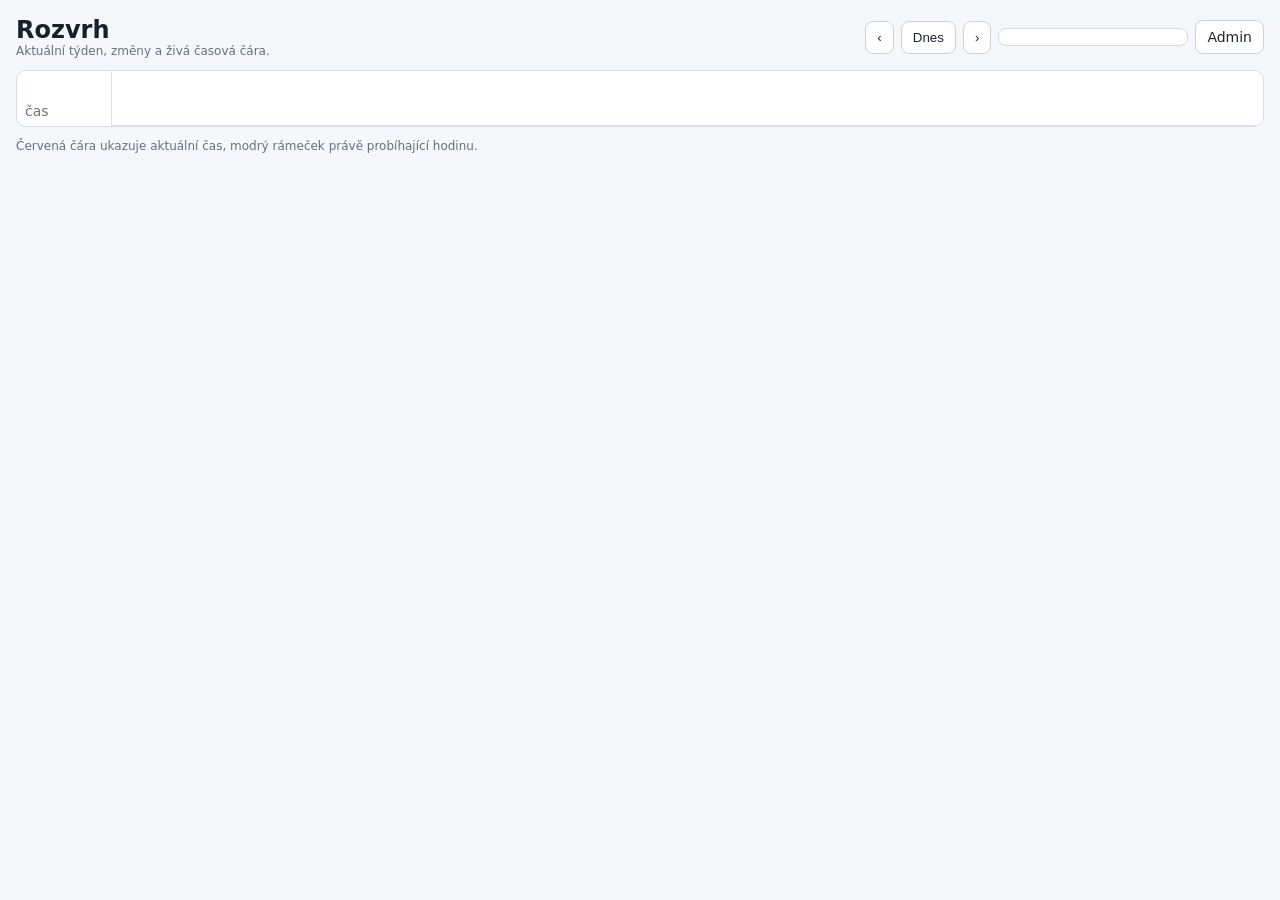
==== index.html @ c54710c1 "Přidat veřejný rozvrh" ====
<!doctype html><html lang="cs"><head><meta charset="utf-8"><meta name="viewport" content="width=device-width,initial-scale=1"><title>Rozvrh</title><link rel="stylesheet" href="style.css"></head><body><div class="app"><div class="top"><div><h1 id="pageTitle">Rozvrh</h1><div class="sub">Aktuální týden, změny a živá časová čára.</div></div><div class="controls"><button class="btn" id="prevWeek">‹</button><button class="btn" id="todayBtn">Dnes</button><button class="btn" id="nextWeek">›</button><span class="week" id="weekLabel"></span><a class="btn" href="admin.html">Admin</a></div></div><div class="notice" id="notice"></div><div class="shell"><div class="sched"><div style="position:relative"><div class="corner">čas</div><div class="head" id="timeHeader"></div></div><div id="days"></div></div></div><p class="hint">Červená čára ukazuje aktuální čas, modrý rámeček právě probíhající hodinu.</p></div><script src="common.js"></script><script>R.load().catch(e=>{let n=document.getElementById('notice');n.className='notice show err';n.textContent='Načtení selhalo: '+e.message})</script></body></html>
---- style.css ----
*{box-sizing:border-box}body{margin:0;background:#f5f7fa;color:#18202a;font:14px system-ui,-apple-system,Segoe UI,Arial}.app{max-width:1600px;margin:auto;padding:16px}.top{display:flex;align-items:center;justify-content:space-between;gap:10px;flex-wrap:wrap;margin-bottom:12px}h1{font-size:24px;margin:0}.sub,.hint{color:#68707c;font-size:12px}.controls{display:flex;gap:7px;align-items:center;flex-wrap:wrap}.btn{border:1px solid #ccd2d9;border-radius:8px;background:#fff;padding:8px 11px;color:#20252b;text-decoration:none;cursor:pointer}.btn.primary{background:#1677ff;border-color:#1677ff;color:#fff}.btn.green{background:#19733b;border-color:#19733b;color:#fff}.btn.red{color:#b42323}.btn:disabled{opacity:.5}.week{min-width:190px;text-align:center;font-weight:650;background:#fff;border:1px solid #d7dce2;padding:8px;border-radius:8px}.notice{display:none;padding:9px 11px;margin:0 0 10px;border-radius:8px;background:#fff4ce;border:1px solid #e9cf75}.notice.show{display:block}.notice.ok{background:#eaf7ee;border-color:#a9d5b4}.notice.err{background:#fff0f0;border-color:#dfa4a4}.adminbox{display:flex;gap:8px;align-items:end;flex-wrap:wrap;background:#fff;border:1px solid #d9dee5;border-radius:10px;padding:10px;margin-bottom:10px}.adminbox input{min-width:300px}.status{color:#68707c;font-size:12px;padding-bottom:8px}.shell{overflow:auto;background:#fff;border:1px solid #d9dee5;border-radius:10px}.sched{min-width:1120px}.head{position:relative;height:55px;margin-left:95px;border-bottom:1px solid #dfe3e8}.corner{position:absolute;width:95px;height:55px;border-right:1px solid #dfe3e8;padding:32px 8px 0;color:#777}.period{position:absolute;top:5px;transform:translateX(-50%);text-align:center;font-size:10px;white-space:nowrap}.period b{display:block;font-size:15px}.row{position:relative;height:100px;border-bottom:1px solid #e3e6ea}.day{position:absolute;left:0;top:0;width:95px;height:100%;z-index:6;background:#fff;border-right:1px solid #dfe3e8;padding:10px}.day b{font-size:17px}.day small{display:block;color:#777}.admin .day{cursor:pointer}.track{position:absolute;left:95px;right:0;top:0;bottom:0;overflow:hidden}.grid{position:absolute;top:0;bottom:0;width:1px;background:#eef0f2}.lesson{position:absolute;top:6px;height:87px;border:1px solid #bbb;border-radius:4px;overflow:hidden;z-index:2}.admin .lesson{cursor:pointer}.lesson .room{position:absolute;right:4px;top:2px;font-size:9px}.lesson .subj{position:absolute;top:30px;left:4px;right:4px;text-align:center;font-size:16px;font-weight:600;white-space:nowrap;overflow:hidden;text-overflow:ellipsis}.lesson .cls{position:absolute;left:4px;bottom:3px;font-size:9px}.lesson .note{position:absolute;left:4px;right:4px;bottom:16px;text-align:center;font-size:9px;color:#555}.lesson.changed:after{content:'ZMĚNA';position:absolute;left:3px;top:2px;font-size:8px;font-weight:700;background:#ffefad;padding:1px 3px}.lesson.cancelled{background:repeating-linear-gradient(-45deg,#f6d2d2,#f6d2d2 7px,#fff0f0 7px,#fff0f0 14px)!important}.lesson.cancelled .subj{text-decoration:line-through}.lesson.now{outline:3px solid #1677ff}.clicker{position:absolute;inset:0;z-index:1}.admin .clicker{cursor:crosshair}.absent .lesson{opacity:.3}.absence{display:none;position:absolute;left:0;right:0;top:30px;height:40px;z-index:8;border:2px solid #c62828;background:#ffededdd;align-items:center;justify-content:center;color:#a61c1c;font-weight:800}.absent .absence{display:flex}.line{display:none;position:absolute;top:0;bottom:0;width:2px;background:#e12626;z-index:10}.line:before{content:attr(data-time);position:absolute;top:2px;left:3px;background:#e12626;color:#fff;padding:1px 4px;border-radius:3px;font-size:9px}.field{display:flex;flex-direction:column;gap:4px}.field label{font-size:11px;font-weight:650}.field input,.field select,.field textarea{border:1px solid #ccd2d9;border-radius:7px;padding:8px}.field textarea{min-height:60px}dialog{border:0;border-radius:12px;padding:0;width:min(510px,calc(100% - 24px));box-shadow:0 20px 60px #0005}dialog::backdrop{background:#1116}.modal{padding:16px}.form{display:grid;grid-template-columns:1fr 1fr;gap:9px}.full{grid-column:1/-1}.actions{display:flex;justify-content:space-between;gap:8px;margin-top:14px}.hidden{display:none!important}@media(max-width:700px){.app{padding:9px}h1{font-size:20px}.form{grid-template-columns:1fr}.full{grid-column:auto}.adminbox input{min-width:100%}}
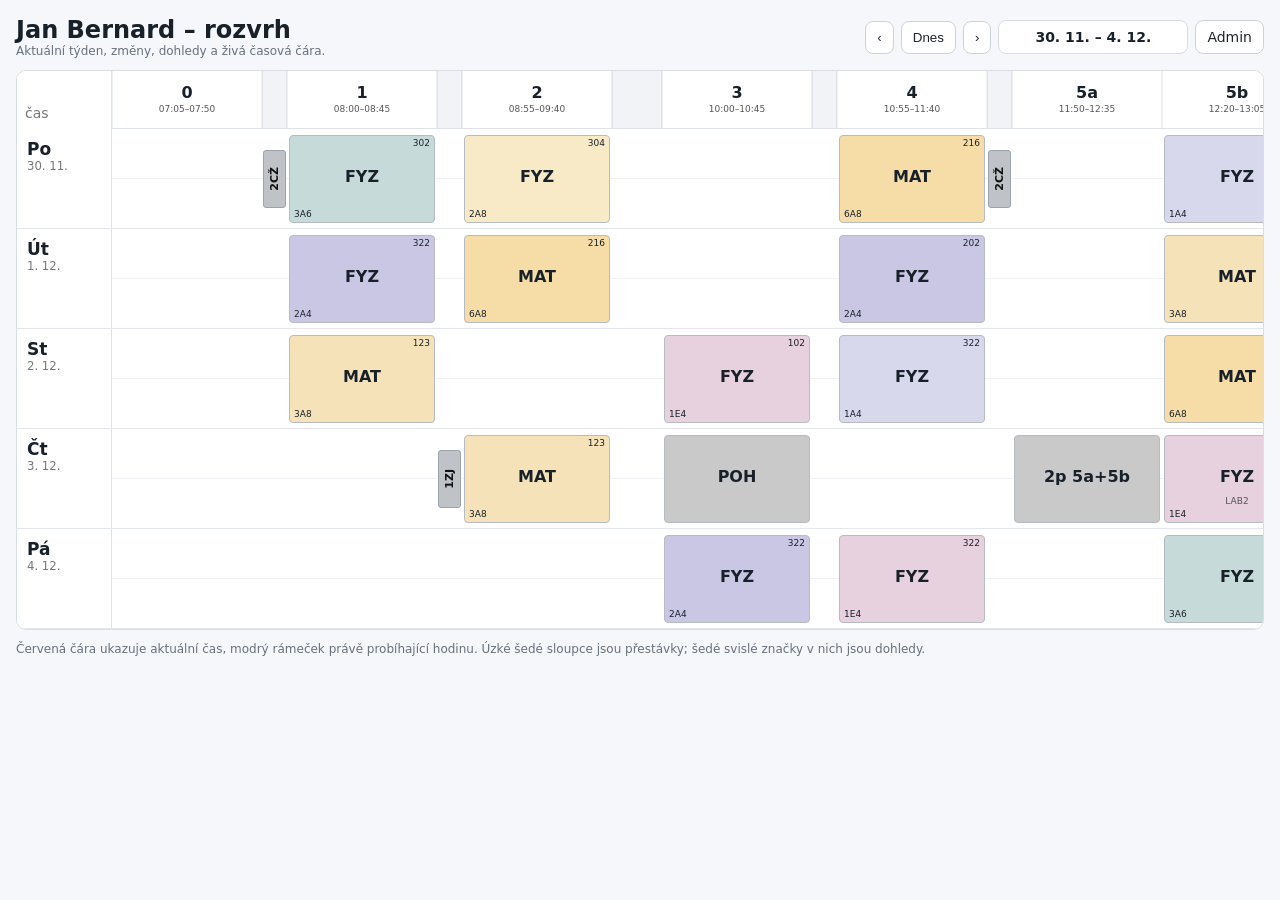
==== commit c86090bd: "Rozvrh: popis přestávek a dohledů" ====
--- a/index.html
+++ b/index.html
@@ -1 +1 @@
-<!doctype html><html lang="cs"><head><meta charset="utf-8"><meta name="viewport" content="width=device-width,initial-scale=1"><title>Rozvrh</title><link rel="stylesheet" href="style.css"></head><body><div class="app"><div class="top"><div><h1 id="pageTitle">Rozvrh</h1><div class="sub">Aktuální týden, změny a živá časová čára.</div></div><div class="controls"><button class="btn" id="prevWeek">‹</button><button class="btn" id="todayBtn">Dnes</button><button class="btn" id="nextWeek">›</button><span class="week" id="weekLabel"></span><a class="btn" href="admin.html">Admin</a></div></div><div class="notice" id="notice"></div><div class="shell"><div class="sched"><div style="position:relative"><div class="corner">čas</div><div class="head" id="timeHeader"></div></div><div id="days"></div></div></div><p class="hint">Červená čára ukazuje aktuální čas, modrý rámeček právě probíhající hodinu.</p></div><script src="common.js"></script><script>R.load().catch(e=>{let n=document.getElementById('notice');n.className='notice show err';n.textContent='Načtení selhalo: '+e.message})</script></body></html>
+<!doctype html><html lang="cs"><head><meta charset="utf-8"><meta name="viewport" content="width=device-width,initial-scale=1"><title>Rozvrh</title><link rel="stylesheet" href="style.css"></head><body><div class="app"><div class="top"><div><h1 id="pageTitle">Rozvrh</h1><div class="sub">Aktuální týden, změny, dohledy a živá časová čára.</div></div><div class="controls"><button class="btn" id="prevWeek">‹</button><button class="btn" id="todayBtn">Dnes</button><button class="btn" id="nextWeek">›</button><span class="week" id="weekLabel"></span><a class="btn" href="admin.html">Admin</a></div></div><div class="notice" id="notice"></div><div class="shell"><div class="sched"><div style="position:relative"><div class="corner">čas</div><div class="head" id="timeHeader"></div></div><div id="days"></div></div></div><p class="hint">Červená čára ukazuje aktuální čas, modrý rámeček právě probíhající hodinu. Úzké šedé sloupce jsou přestávky; šedé svislé značky v nich jsou dohledy.</p></div><script src="common.js"></script><script>R.load().catch(e=>{let n=document.getElementById('notice');n.className='notice show err';n.textContent='Načtení selhalo: '+e.message})</script></body></html>
--- a/style.css
+++ b/style.css
@@ -1 +1 @@
-*{box-sizing:border-box}body{margin:0;background:#f5f7fa;color:#18202a;font:14px system-ui,-apple-system,Segoe UI,Arial}.app{max-width:1600px;margin:auto;padding:16px}.top{display:flex;align-items:center;justify-content:space-between;gap:10px;flex-wrap:wrap;margin-bottom:12px}h1{font-size:24px;margin:0}.sub,.hint{color:#68707c;font-size:12px}.controls{display:flex;gap:7px;align-items:center;flex-wrap:wrap}.btn{border:1px solid #ccd2d9;border-radius:8px;background:#fff;padding:8px 11px;color:#20252b;text-decoration:none;cursor:pointer}.btn.primary{background:#1677ff;border-color:#1677ff;color:#fff}.btn.green{background:#19733b;border-color:#19733b;color:#fff}.btn.red{color:#b42323}.btn:disabled{opacity:.5}.week{min-width:190px;text-align:center;font-weight:650;background:#fff;border:1px solid #d7dce2;padding:8px;border-radius:8px}.notice{display:none;padding:9px 11px;margin:0 0 10px;border-radius:8px;background:#fff4ce;border:1px solid #e9cf75}.notice.show{display:block}.notice.ok{background:#eaf7ee;border-color:#a9d5b4}.notice.err{background:#fff0f0;border-color:#dfa4a4}.adminbox{display:flex;gap:8px;align-items:end;flex-wrap:wrap;background:#fff;border:1px solid #d9dee5;border-radius:10px;padding:10px;margin-bottom:10px}.adminbox input{min-width:300px}.status{color:#68707c;font-size:12px;padding-bottom:8px}.shell{overflow:auto;background:#fff;border:1px solid #d9dee5;border-radius:10px}.sched{min-width:1120px}.head{position:relative;height:55px;margin-left:95px;border-bottom:1px solid #dfe3e8}.corner{position:absolute;width:95px;height:55px;border-right:1px solid #dfe3e8;padding:32px 8px 0;color:#777}.period{position:absolute;top:5px;transform:translateX(-50%);text-align:center;font-size:10px;white-space:nowrap}.period b{display:block;font-size:15px}.row{position:relative;height:100px;border-bottom:1px solid #e3e6ea}.day{position:absolute;left:0;top:0;width:95px;height:100%;z-index:6;background:#fff;border-right:1px solid #dfe3e8;padding:10px}.day b{font-size:17px}.day small{display:block;color:#777}.admin .day{cursor:pointer}.track{position:absolute;left:95px;right:0;top:0;bottom:0;overflow:hidden}.grid{position:absolute;top:0;bottom:0;width:1px;background:#eef0f2}.lesson{position:absolute;top:6px;height:87px;border:1px solid #bbb;border-radius:4px;overflow:hidden;z-index:2}.admin .lesson{cursor:pointer}.lesson .room{position:absolute;right:4px;top:2px;font-size:9px}.lesson .subj{position:absolute;top:30px;left:4px;right:4px;text-align:center;font-size:16px;font-weight:600;white-space:nowrap;overflow:hidden;text-overflow:ellipsis}.lesson .cls{position:absolute;left:4px;bottom:3px;font-size:9px}.lesson .note{position:absolute;left:4px;right:4px;bottom:16px;text-align:center;font-size:9px;color:#555}.lesson.changed:after{content:'ZMĚNA';position:absolute;left:3px;top:2px;font-size:8px;font-weight:700;background:#ffefad;padding:1px 3px}.lesson.cancelled{background:repeating-linear-gradient(-45deg,#f6d2d2,#f6d2d2 7px,#fff0f0 7px,#fff0f0 14px)!important}.lesson.cancelled .subj{text-decoration:line-through}.lesson.now{outline:3px solid #1677ff}.clicker{position:absolute;inset:0;z-index:1}.admin .clicker{cursor:crosshair}.absent .lesson{opacity:.3}.absence{display:none;position:absolute;left:0;right:0;top:30px;height:40px;z-index:8;border:2px solid #c62828;background:#ffededdd;align-items:center;justify-content:center;color:#a61c1c;font-weight:800}.absent .absence{display:flex}.line{display:none;position:absolute;top:0;bottom:0;width:2px;background:#e12626;z-index:10}.line:before{content:attr(data-time);position:absolute;top:2px;left:3px;background:#e12626;color:#fff;padding:1px 4px;border-radius:3px;font-size:9px}.field{display:flex;flex-direction:column;gap:4px}.field label{font-size:11px;font-weight:650}.field input,.field select,.field textarea{border:1px solid #ccd2d9;border-radius:7px;padding:8px}.field textarea{min-height:60px}dialog{border:0;border-radius:12px;padding:0;width:min(510px,calc(100% - 24px));box-shadow:0 20px 60px #0005}dialog::backdrop{background:#1116}.modal{padding:16px}.form{display:grid;grid-template-columns:1fr 1fr;gap:9px}.full{grid-column:1/-1}.actions{display:flex;justify-content:space-between;gap:8px;margin-top:14px}.hidden{display:none!important}@media(max-width:700px){.app{padding:9px}h1{font-size:20px}.form{grid-template-columns:1fr}.full{grid-column:auto}.adminbox input{min-width:100%}}
+*{box-sizing:border-box}body{margin:0;background:#f5f7fa;color:#18202a;font:14px system-ui,-apple-system,Segoe UI,Arial}.app{max-width:1700px;margin:auto;padding:16px}.top{display:flex;align-items:center;justify-content:space-between;gap:10px;flex-wrap:wrap;margin-bottom:12px}h1{font-size:24px;margin:0}.sub,.hint{color:#68707c;font-size:12px}.controls{display:flex;gap:7px;align-items:center;flex-wrap:wrap}.btn{border:1px solid #ccd2d9;border-radius:8px;background:#fff;padding:8px 11px;color:#20252b;text-decoration:none;cursor:pointer}.btn.primary{background:#1677ff;border-color:#1677ff;color:#fff}.btn.green{background:#19733b;border-color:#19733b;color:#fff}.btn.red{color:#b42323}.btn:disabled{opacity:.5}.week{min-width:190px;text-align:center;font-weight:650;background:#fff;border:1px solid #d7dce2;padding:8px;border-radius:8px}.notice{display:none;padding:9px 11px;margin:0 0 10px;border-radius:8px;background:#fff4ce;border:1px solid #e9cf75}.notice.show{display:block}.notice.ok{background:#eaf7ee;border-color:#a9d5b4}.notice.err{background:#fff0f0;border-color:#dfa4a4}.adminbox{display:flex;gap:8px;align-items:end;flex-wrap:wrap;background:#fff;border:1px solid #d9dee5;border-radius:10px;padding:10px;margin-bottom:10px}.adminbox input{min-width:300px}.status{color:#68707c;font-size:12px;padding-bottom:8px}.shell{overflow:auto;background:#fff;border:1px solid #d9dee5;border-radius:10px}.sched{min-width:1500px}.head{display:grid;position:relative;height:58px;margin-left:95px;border-bottom:1px solid #dfe3e8;background:#fff}.corner{position:absolute;width:95px;height:58px;border-right:1px solid #dfe3e8;padding:34px 8px 0;color:#777;z-index:5;background:#fff}.periodCell{display:flex;flex-direction:column;align-items:center;justify-content:center;border-left:1px solid #edf0f3;border-right:1px solid #edf0f3;white-space:nowrap}.periodCell b{font-size:16px;line-height:1.05}.periodCell small{font-size:9px;color:#555;margin-top:2px}.breakCell{background:#f1f3f6;border-left:1px solid #e0e4e9;border-right:1px solid #e0e4e9}.row{position:relative;height:100px;border-bottom:1px solid #e3e6ea;background:#fff}.day{position:absolute;left:0;top:0;width:95px;height:100%;z-index:7;background:#fff;border-right:1px solid #dfe3e8;padding:10px}.day b{font-size:17px}.day small{display:block;color:#777}.admin .day{cursor:pointer}.track{position:absolute;left:95px;right:0;top:0;bottom:0;display:grid;align-items:stretch;overflow:hidden}.track:before{content:"";position:absolute;inset:0;pointer-events:none;background:linear-gradient(to bottom,transparent 0,transparent 49%,rgba(230,233,238,.6) 50%,transparent 51%)}.slotHit{grid-row:1;border:0;padding:0;margin:0;background:transparent;z-index:1;min-width:0}.admin .slotHit{cursor:pointer}.admin .periodHit:hover{background:rgba(22,119,255,.055)}.admin .breakHit{background:rgba(130,138,150,.055)}.admin .breakHit:hover{background:rgba(130,138,150,.16)}.lesson{grid-row:1;position:relative;height:88px;align-self:center;margin:0 2px;border:1px solid #b7bcc3;border-radius:4px;overflow:hidden;z-index:2;min-width:0}.admin .lesson{cursor:pointer}.lesson .room{position:absolute;right:4px;top:2px;font-size:9px}.lesson .etime{position:absolute;left:4px;top:2px;font-size:8px;color:#5f6873}.lesson .subj{position:absolute;top:31px;left:4px;right:4px;text-align:center;font-size:16px;font-weight:600;white-space:nowrap;overflow:hidden;text-overflow:ellipsis}.lesson .cls{position:absolute;left:4px;bottom:3px;font-size:9px}.lesson .note{position:absolute;left:4px;right:4px;bottom:16px;text-align:center;font-size:9px;color:#555;white-space:nowrap;overflow:hidden;text-overflow:ellipsis}.lesson.changed:after,.duty.changed:after{content:'ZMĚNA';position:absolute;left:3px;top:2px;font-size:8px;font-weight:700;background:#ffefad;padding:1px 3px;border-radius:2px}.lesson.cancelled{background:repeating-linear-gradient(-45deg,#f6d2d2,#f6d2d2 7px,#fff0f0 7px,#fff0f0 14px)!important}.lesson.cancelled .subj{text-decoration:line-through}.lesson.now{outline:3px solid #1677ff;outline-offset:-1px}.duty{grid-row:1;position:relative;z-index:4;align-self:center;height:58px;margin:0 1px;border:1px solid #9da3aa;border-radius:3px;background:#bfc2c6;color:#111;display:flex;align-items:center;justify-content:center;overflow:hidden;cursor:default}.admin .duty{cursor:pointer}.duty span{writing-mode:vertical-rl;transform:rotate(180deg);font-size:11px;font-weight:650;white-space:nowrap}.duty.cancelled{opacity:.45;text-decoration:line-through}.duty.now{outline:3px solid #1677ff;outline-offset:-1px}.absence{display:none;position:absolute;left:0;right:0;top:30px;height:40px;z-index:12;border:2px solid #c62828;background:#ffededee;align-items:center;justify-content:center;color:#a61c1c;font-weight:800}.absent .lesson,.absent .duty{opacity:.25}.absent .absence{display:flex}.line{display:none;grid-row:1;position:relative;z-index:15;pointer-events:none;width:100%;height:100%}.line:after{content:"";position:absolute;left:calc(var(--frac,0)*100%);top:0;bottom:0;width:2px;background:#e12626;box-shadow:0 0 0 1px #fff8}.line:before{content:attr(data-time);position:absolute;left:calc(var(--frac,0)*100% + 3px);top:2px;background:#e12626;color:#fff;padding:1px 4px;border-radius:3px;font-size:9px;white-space:nowrap}.field{display:flex;flex-direction:column;gap:4px}.field label{font-size:11px;font-weight:650}.field input,.field select,.field textarea{border:1px solid #ccd2d9;border-radius:7px;padding:8px}.field textarea{min-height:60px}dialog{border:0;border-radius:12px;padding:0;width:min(510px,calc(100% - 24px));box-shadow:0 20px 60px #0005}dialog::backdrop{background:#1116}.modal{padding:16px}.form{display:grid;grid-template-columns:1fr 1fr;gap:9px}.full{grid-column:1/-1}.actions{display:flex;justify-content:space-between;gap:8px;margin-top:14px}.hidden{display:none!important}@media(max-width:700px){.app{padding:9px}h1{font-size:20px}.form{grid-template-columns:1fr}.full{grid-column:auto}.adminbox input{min-width:100%}.week{min-width:150px}.lesson .subj{font-size:14px}}
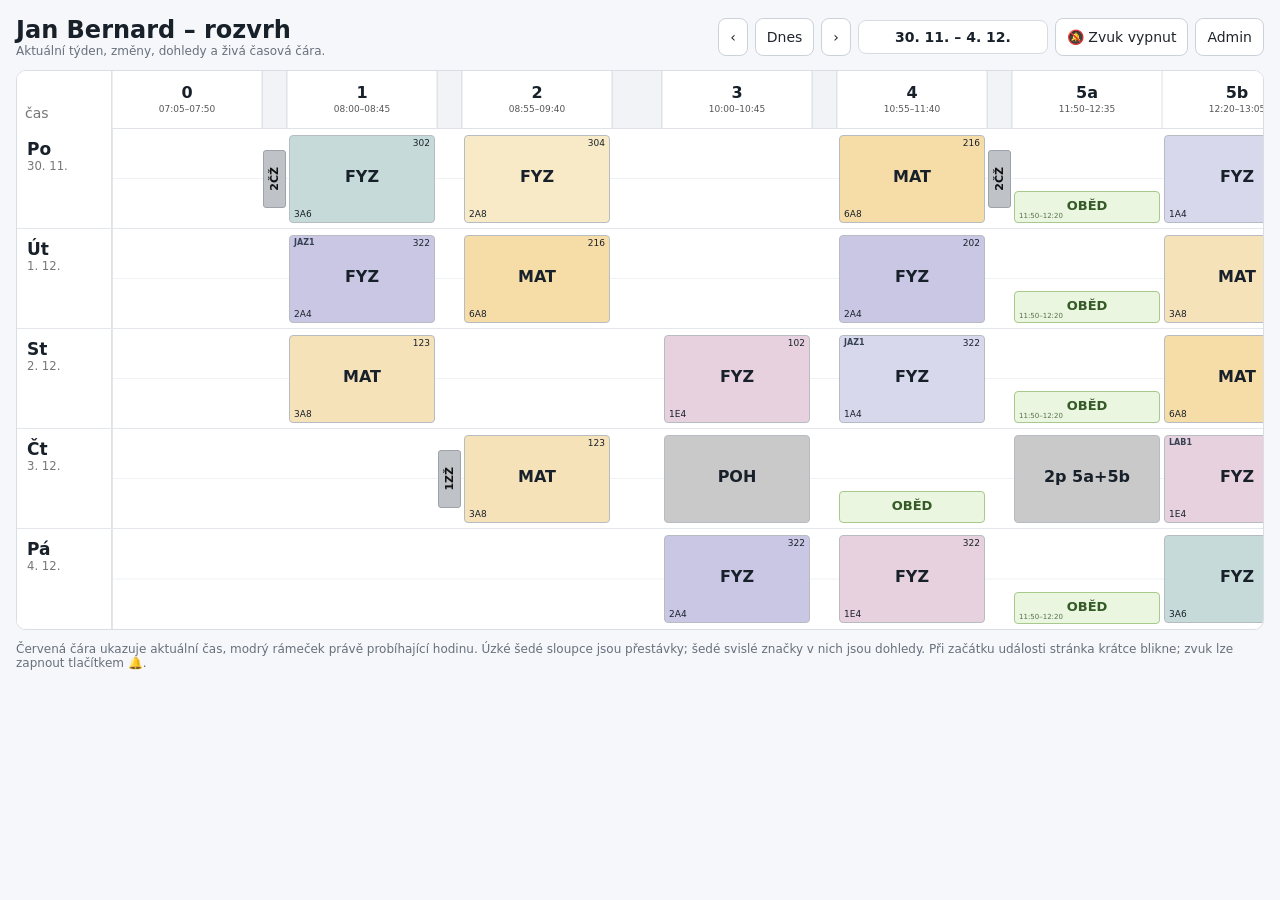
==== commit 5e7f0c95: "Rozvrh: ovládání zvuku upozornění" ====
--- a/index.html
+++ b/index.html
@@ -1 +1 @@
-<!doctype html><html lang="cs"><head><meta charset="utf-8"><meta name="viewport" content="width=device-width,initial-scale=1"><title>Rozvrh</title><link rel="stylesheet" href="style.css"></head><body><div class="app"><div class="top"><div><h1 id="pageTitle">Rozvrh</h1><div class="sub">Aktuální týden, změny, dohledy a živá časová čára.</div></div><div class="controls"><button class="btn" id="prevWeek">‹</button><button class="btn" id="todayBtn">Dnes</button><button class="btn" id="nextWeek">›</button><span class="week" id="weekLabel"></span><a class="btn" href="admin.html">Admin</a></div></div><div class="notice" id="notice"></div><div class="shell"><div class="sched"><div style="position:relative"><div class="corner">čas</div><div class="head" id="timeHeader"></div></div><div id="days"></div></div></div><p class="hint">Červená čára ukazuje aktuální čas, modrý rámeček právě probíhající hodinu. Úzké šedé sloupce jsou přestávky; šedé svislé značky v nich jsou dohledy.</p></div><script src="common.js"></script><script>R.load().catch(e=>{let n=document.getElementById('notice');n.className='notice show err';n.textContent='Načtení selhalo: '+e.message})</script></body></html>
+<!doctype html><html lang="cs"><head><meta charset="utf-8"><meta name="viewport" content="width=device-width,initial-scale=1"><title>Rozvrh</title><link rel="stylesheet" href="style.css"></head><body><div class="app"><div class="top"><div><h1 id="pageTitle">Rozvrh</h1><div class="sub">Aktuální týden, změny, dohledy a živá časová čára.</div></div><div class="controls"><button class="btn" id="prevWeek">‹</button><button class="btn" id="todayBtn">Dnes</button><button class="btn" id="nextWeek">›</button><span class="week" id="weekLabel"></span><button class="btn alertToggle" id="alertToggle" type="button">🔕 Zvuk</button><a class="btn" href="admin.html">Admin</a></div></div><div class="notice" id="notice"></div><div class="shell"><div class="sched"><div style="position:relative"><div class="corner">čas</div><div class="head" id="timeHeader"></div></div><div id="days"></div></div></div><p class="hint">Červená čára ukazuje aktuální čas, modrý rámeček právě probíhající hodinu. Úzké šedé sloupce jsou přestávky; šedé svislé značky v nich jsou dohledy. Při začátku události stránka krátce blikne; zvuk lze zapnout tlačítkem 🔔.</p></div><script src="common.js"></script><script>R.load().catch(e=>{let n=document.getElementById('notice');n.className='notice show err';n.textContent='Načtení selhalo: '+e.message})</script></body></html>
--- a/style.css
+++ b/style.css
@@ -1 +1,83 @@
-*{box-sizing:border-box}body{margin:0;background:#f5f7fa;color:#18202a;font:14px system-ui,-apple-system,Segoe UI,Arial}.app{max-width:1700px;margin:auto;padding:16px}.top{display:flex;align-items:center;justify-content:space-between;gap:10px;flex-wrap:wrap;margin-bottom:12px}h1{font-size:24px;margin:0}.sub,.hint{color:#68707c;font-size:12px}.controls{display:flex;gap:7px;align-items:center;flex-wrap:wrap}.btn{border:1px solid #ccd2d9;border-radius:8px;background:#fff;padding:8px 11px;color:#20252b;text-decoration:none;cursor:pointer}.btn.primary{background:#1677ff;border-color:#1677ff;color:#fff}.btn.green{background:#19733b;border-color:#19733b;color:#fff}.btn.red{color:#b42323}.btn:disabled{opacity:.5}.week{min-width:190px;text-align:center;font-weight:650;background:#fff;border:1px solid #d7dce2;padding:8px;border-radius:8px}.notice{display:none;padding:9px 11px;margin:0 0 10px;border-radius:8px;background:#fff4ce;border:1px solid #e9cf75}.notice.show{display:block}.notice.ok{background:#eaf7ee;border-color:#a9d5b4}.notice.err{background:#fff0f0;border-color:#dfa4a4}.adminbox{display:flex;gap:8px;align-items:end;flex-wrap:wrap;background:#fff;border:1px solid #d9dee5;border-radius:10px;padding:10px;margin-bottom:10px}.adminbox input{min-width:300px}.status{color:#68707c;font-size:12px;padding-bottom:8px}.shell{overflow:auto;background:#fff;border:1px solid #d9dee5;border-radius:10px}.sched{min-width:1500px}.head{display:grid;position:relative;height:58px;margin-left:95px;border-bottom:1px solid #dfe3e8;background:#fff}.corner{position:absolute;width:95px;height:58px;border-right:1px solid #dfe3e8;padding:34px 8px 0;color:#777;z-index:5;background:#fff}.periodCell{display:flex;flex-direction:column;align-items:center;justify-content:center;border-left:1px solid #edf0f3;border-right:1px solid #edf0f3;white-space:nowrap}.periodCell b{font-size:16px;line-height:1.05}.periodCell small{font-size:9px;color:#555;margin-top:2px}.breakCell{background:#f1f3f6;border-left:1px solid #e0e4e9;border-right:1px solid #e0e4e9}.row{position:relative;height:100px;border-bottom:1px solid #e3e6ea;background:#fff}.day{position:absolute;left:0;top:0;width:95px;height:100%;z-index:7;background:#fff;border-right:1px solid #dfe3e8;padding:10px}.day b{font-size:17px}.day small{display:block;color:#777}.admin .day{cursor:pointer}.track{position:absolute;left:95px;right:0;top:0;bottom:0;display:grid;align-items:stretch;overflow:hidden}.track:before{content:"";position:absolute;inset:0;pointer-events:none;background:linear-gradient(to bottom,transparent 0,transparent 49%,rgba(230,233,238,.6) 50%,transparent 51%)}.slotHit{grid-row:1;border:0;padding:0;margin:0;background:transparent;z-index:1;min-width:0}.admin .slotHit{cursor:pointer}.admin .periodHit:hover{background:rgba(22,119,255,.055)}.admin .breakHit{background:rgba(130,138,150,.055)}.admin .breakHit:hover{background:rgba(130,138,150,.16)}.lesson{grid-row:1;position:relative;height:88px;align-self:center;margin:0 2px;border:1px solid #b7bcc3;border-radius:4px;overflow:hidden;z-index:2;min-width:0}.admin .lesson{cursor:pointer}.lesson .room{position:absolute;right:4px;top:2px;font-size:9px}.lesson .etime{position:absolute;left:4px;top:2px;font-size:8px;color:#5f6873}.lesson .subj{position:absolute;top:31px;left:4px;right:4px;text-align:center;font-size:16px;font-weight:600;white-space:nowrap;overflow:hidden;text-overflow:ellipsis}.lesson .cls{position:absolute;left:4px;bottom:3px;font-size:9px}.lesson .note{position:absolute;left:4px;right:4px;bottom:16px;text-align:center;font-size:9px;color:#555;white-space:nowrap;overflow:hidden;text-overflow:ellipsis}.lesson.changed:after,.duty.changed:after{content:'ZMĚNA';position:absolute;left:3px;top:2px;font-size:8px;font-weight:700;background:#ffefad;padding:1px 3px;border-radius:2px}.lesson.cancelled{background:repeating-linear-gradient(-45deg,#f6d2d2,#f6d2d2 7px,#fff0f0 7px,#fff0f0 14px)!important}.lesson.cancelled .subj{text-decoration:line-through}.lesson.now{outline:3px solid #1677ff;outline-offset:-1px}.duty{grid-row:1;position:relative;z-index:4;align-self:center;height:58px;margin:0 1px;border:1px solid #9da3aa;border-radius:3px;background:#bfc2c6;color:#111;display:flex;align-items:center;justify-content:center;overflow:hidden;cursor:default}.admin .duty{cursor:pointer}.duty span{writing-mode:vertical-rl;transform:rotate(180deg);font-size:11px;font-weight:650;white-space:nowrap}.duty.cancelled{opacity:.45;text-decoration:line-through}.duty.now{outline:3px solid #1677ff;outline-offset:-1px}.absence{display:none;position:absolute;left:0;right:0;top:30px;height:40px;z-index:12;border:2px solid #c62828;background:#ffededee;align-items:center;justify-content:center;color:#a61c1c;font-weight:800}.absent .lesson,.absent .duty{opacity:.25}.absent .absence{display:flex}.line{display:none;grid-row:1;position:relative;z-index:15;pointer-events:none;width:100%;height:100%}.line:after{content:"";position:absolute;left:calc(var(--frac,0)*100%);top:0;bottom:0;width:2px;background:#e12626;box-shadow:0 0 0 1px #fff8}.line:before{content:attr(data-time);position:absolute;left:calc(var(--frac,0)*100% + 3px);top:2px;background:#e12626;color:#fff;padding:1px 4px;border-radius:3px;font-size:9px;white-space:nowrap}.field{display:flex;flex-direction:column;gap:4px}.field label{font-size:11px;font-weight:650}.field input,.field select,.field textarea{border:1px solid #ccd2d9;border-radius:7px;padding:8px}.field textarea{min-height:60px}dialog{border:0;border-radius:12px;padding:0;width:min(510px,calc(100% - 24px));box-shadow:0 20px 60px #0005}dialog::backdrop{background:#1116}.modal{padding:16px}.form{display:grid;grid-template-columns:1fr 1fr;gap:9px}.full{grid-column:1/-1}.actions{display:flex;justify-content:space-between;gap:8px;margin-top:14px}.hidden{display:none!important}@media(max-width:700px){.app{padding:9px}h1{font-size:20px}.form{grid-template-columns:1fr}.full{grid-column:auto}.adminbox input{min-width:100%}.week{min-width:150px}.lesson .subj{font-size:14px}}
+:root{--day-w:95px;--row-h:100px}
+*{box-sizing:border-box}
+html{-webkit-text-size-adjust:100%}
+body{margin:0;background:#f5f7fa;color:#18202a;font:14px system-ui,-apple-system,Segoe UI,Arial;overscroll-behavior-y:none}
+button,input,select,textarea{font:inherit}
+button,a{-webkit-tap-highlight-color:transparent}
+.app{max-width:1700px;margin:auto;padding:16px}
+.top{display:flex;align-items:center;justify-content:space-between;gap:10px;flex-wrap:wrap;margin-bottom:12px}
+h1{font-size:24px;margin:0}
+.sub,.hint{color:#68707c;font-size:12px}
+.controls{display:flex;gap:7px;align-items:center;flex-wrap:wrap}
+.btn{min-height:38px;border:1px solid #ccd2d9;border-radius:8px;background:#fff;padding:8px 11px;color:#20252b;text-decoration:none;cursor:pointer;display:inline-flex;align-items:center;justify-content:center}
+.btn.primary{background:#1677ff;border-color:#1677ff;color:#fff}.btn.green{background:#19733b;border-color:#19733b;color:#fff}.btn.red{color:#b42323}.btn:disabled{opacity:.5}
+.week{min-width:190px;text-align:center;font-weight:650;background:#fff;border:1px solid #d7dce2;padding:8px;border-radius:8px;white-space:nowrap}
+.notice{display:none;padding:9px 11px;margin:0 0 10px;border-radius:8px;background:#fff4ce;border:1px solid #e9cf75}.notice.show{display:block}.notice.ok{background:#eaf7ee;border-color:#a9d5b4}.notice.err{background:#fff0f0;border-color:#dfa4a4}
+.adminbox{display:flex;gap:8px;align-items:end;flex-wrap:wrap;background:#fff;border:1px solid #d9dee5;border-radius:10px;padding:10px;margin-bottom:10px}.adminbox .field{flex:1 1 330px}.adminbox input{width:100%;min-width:300px}.status{color:#68707c;font-size:12px;padding-bottom:8px;flex:1 1 260px}
+.shell{overflow:auto;background:#fff;border:1px solid #d9dee5;border-radius:10px;-webkit-overflow-scrolling:touch;touch-action:pan-x pan-y;overscroll-behavior-x:contain;scrollbar-gutter:stable}
+.sched{min-width:1500px}
+.sched>div:first-child{display:flex;position:relative;background:#fff}
+.corner{position:sticky;left:0;flex:0 0 var(--day-w);width:var(--day-w);height:58px;border-right:1px solid #dfe3e8;padding:34px 8px 0;color:#777;z-index:30;background:#fff}
+.head{display:grid;position:relative;flex:1 0 auto;height:58px;border-bottom:1px solid #dfe3e8;background:#fff;z-index:10}
+.periodCell{display:flex;flex-direction:column;align-items:center;justify-content:center;border-left:1px solid #edf0f3;border-right:1px solid #edf0f3;white-space:nowrap}.periodCell b{font-size:16px;line-height:1.05}.periodCell small{font-size:9px;color:#555;margin-top:2px}
+.breakCell{background:#f1f3f6;border-left:1px solid #e0e4e9;border-right:1px solid #e0e4e9}
+.row{position:relative;height:var(--row-h);border-bottom:1px solid #e3e6ea;background:#fff}.row:last-child{border-bottom:0}.row.today{background:#fbfdff}
+.day{position:sticky;left:0;top:0;width:var(--day-w);height:100%;z-index:25;background:#fff;border-right:1px solid #dfe3e8;padding:10px;box-shadow:1px 0 0 rgba(223,227,232,.9)}.day b{font-size:17px}.day small{display:block;color:#777}.today .day{background:#eef6ff;box-shadow:inset -3px 0 #1677ff,1px 0 0 #dfe3e8}.admin .day{cursor:pointer}
+.track{position:absolute;left:var(--day-w);right:0;top:0;bottom:0;display:grid;align-items:stretch;overflow:hidden}.track:before{content:"";position:absolute;inset:0;pointer-events:none;background:linear-gradient(to bottom,transparent 0,transparent 49%,rgba(230,233,238,.6) 50%,transparent 51%)}
+.slotHit{grid-row:1;border:0;padding:0;margin:0;background:transparent;z-index:1;min-width:0}.admin .slotHit{cursor:pointer}.admin .periodHit:hover{background:rgba(22,119,255,.055)}.admin .breakHit{background:rgba(130,138,150,.055)}.admin .breakHit:hover{background:rgba(130,138,150,.16)}
+.lesson{grid-row:1;position:relative;height:88px;align-self:center;margin:0 2px;border:1px solid #b7bcc3;border-radius:4px;overflow:hidden;z-index:2;min-width:0;user-select:none}.admin .lesson{cursor:pointer}.lesson .cycleTag{position:absolute;left:4px;top:2px;font-size:8px;font-weight:700;color:#364152}.lesson .room{position:absolute;right:4px;top:2px;font-size:9px}.lesson .testmark{position:absolute;left:50%;top:2px;transform:translateX(-50%);font-size:8px;font-weight:800;line-height:1.25;color:#a61c1c;background:#fff0f0;border:1px solid #e2a0a0;border-radius:4px;padding:1px 4px;letter-spacing:.02em}.lesson .etime{position:absolute;left:4px;top:2px;font-size:8px;color:#5f6873}.lesson .subj{position:absolute;top:31px;left:4px;right:4px;text-align:center;font-size:16px;font-weight:600;white-space:nowrap;overflow:hidden;text-overflow:ellipsis}.lesson .cls{position:absolute;left:4px;bottom:3px;font-size:9px}.lesson .note{position:absolute;left:4px;right:4px;bottom:16px;text-align:center;font-size:9px;color:#555;white-space:nowrap;overflow:hidden;text-overflow:ellipsis}
+.lesson.lunch{height:32px;align-self:end;margin-bottom:5px;z-index:1;background:#eaf6df!important;border-color:#a7c98b}.lesson.lunch .subj{top:6px;font-size:13px;font-weight:700;color:#355b27}.lesson.lunch .etime{top:auto;bottom:2px;left:4px;font-size:7px;color:#55704b}.lesson.lunch .room,.lesson.lunch .cls,.lesson.lunch .note,.lesson.lunch .cycleTag,.lesson.lunch .testmark{display:none}.lesson.changed:after,.duty.changed:after{content:'ZMĚNA';position:absolute;left:3px;top:2px;font-size:8px;font-weight:700;background:#ffefad;padding:1px 3px;border-radius:2px}.lesson.cancelled{background:repeating-linear-gradient(-45deg,#f6d2d2,#f6d2d2 7px,#fff0f0 7px,#fff0f0 14px)!important}.lesson.cancelled .subj{text-decoration:line-through}.lesson.now{outline:3px solid #1677ff;outline-offset:-1px}
+.duty{grid-row:1;position:relative;z-index:4;align-self:center;height:58px;margin:0 1px;border:1px solid #9da3aa;border-radius:3px;background:#bfc2c6;color:#111;display:flex;align-items:center;justify-content:center;overflow:hidden;cursor:default;user-select:none}.admin .duty{cursor:pointer}.duty span{writing-mode:vertical-rl;transform:rotate(180deg);font-size:11px;font-weight:650;white-space:nowrap}.duty.cancelled{opacity:.45;text-decoration:line-through}.duty.now{outline:3px solid #1677ff;outline-offset:-1px}
+.absence{display:none;position:absolute;left:0;right:0;top:30px;height:40px;z-index:12;border:2px solid #c62828;background:#ffededee;align-items:center;justify-content:center;color:#a61c1c;font-weight:800}.absent .lesson,.absent .duty{opacity:.25}.absent .absence{display:flex}
+.line{display:none;grid-row:1;position:relative;z-index:15;pointer-events:none;width:100%;height:100%}.line:after{content:"";position:absolute;left:calc(var(--frac,0)*100%);top:0;bottom:0;width:2px;background:#e12626;box-shadow:0 0 0 1px #fff8}.line:before{content:attr(data-time);position:absolute;left:calc(var(--frac,0)*100% + 3px);top:2px;background:#e12626;color:#fff;padding:1px 4px;border-radius:3px;font-size:9px;white-space:nowrap}
+.field{display:flex;flex-direction:column;gap:4px}.field label{font-size:11px;font-weight:650}.checkline{display:flex;flex-direction:row!important;align-items:center;gap:8px;min-height:38px;padding:7px 9px;border:1px solid #d8dde3;border-radius:8px;background:#fafbfc;cursor:pointer}.checkline input{width:18px;height:18px;min-height:0!important;margin:0}.field input,.field select,.field textarea{border:1px solid #ccd2d9;border-radius:7px;padding:8px;min-height:38px}.field textarea{min-height:70px}
+dialog{border:0;border-radius:12px;padding:0;width:min(510px,calc(100% - 24px));box-shadow:0 20px 60px #0005}dialog::backdrop{background:#1116}.modal{padding:16px}.form{display:grid;grid-template-columns:1fr 1fr;gap:9px}.full{grid-column:1/-1}.actions{display:flex;justify-content:space-between;gap:8px;margin-top:14px}.hidden{display:none!important}
+
+@media(max-width:700px){
+  :root{--day-w:72px;--row-h:86px}
+  body{font-size:13px}
+  .app{padding:8px 7px 12px}
+  .top{align-items:flex-start;margin-bottom:9px;gap:7px}
+  .top>div:first-child{min-width:0}
+  h1{font-size:19px;line-height:1.15}
+  .sub{font-size:11px;line-height:1.3;margin-top:3px}
+  .hint{font-size:11px;line-height:1.35;margin:8px 2px}
+  .controls{width:100%;gap:6px}
+  .btn{min-height:44px;padding:9px 12px;border-radius:10px;touch-action:manipulation}
+  .controls .week{flex:1 1 145px;min-width:135px;min-height:44px;display:flex;align-items:center;justify-content:center;padding:7px 9px}
+  #prevWeek,#nextWeek{width:44px;padding:0;flex:0 0 44px}
+  #todayBtn{flex:0 0 auto}
+  #addSub,#addAbs{flex:1 1 110px}
+  .notice{font-size:12px;margin-bottom:8px}
+  .adminbox{padding:9px;gap:7px;align-items:stretch}
+  .adminbox .field{flex:1 1 100%;width:100%}
+  .adminbox input{min-width:0;width:100%;min-height:44px}
+  .adminbox .btn{flex:1 1 calc(50% - 4px)}
+  .status{flex:1 1 100%;padding:2px 1px 0;font-size:11px;line-height:1.3}
+  .shell{margin-inline:-1px;border-radius:8px;scrollbar-width:thin}
+  .corner{height:52px;padding:30px 7px 0;font-size:10px}
+  .head{height:52px}
+  .periodCell b{font-size:15px}.periodCell small{font-size:8px;margin-top:1px}
+  .day{padding:8px 6px}.day b{font-size:15px}.day small{font-size:10px;margin-top:2px}
+  .lesson{height:74px;margin:0 1px;border-radius:5px}
+  .lesson.lunch{height:30px;margin-bottom:4px}.lesson.lunch .subj{top:5px;font-size:12px}.lesson.lunch .etime{font-size:7px}
+  .lesson .subj{top:25px;font-size:14px}.lesson .cycleTag{font-size:7px}.lesson .room{font-size:8px}.lesson .testmark{font-size:7px;padding:1px 3px}.lesson .etime{font-size:7px}.lesson .cls{font-size:8px}.lesson .note{bottom:14px;font-size:8px}
+  .lesson.changed:after,.duty.changed:after{font-size:7px}
+  .duty{height:54px;min-width:30px}.duty span{font-size:10px}
+  .absence{top:24px;height:38px;font-size:12px;left:2px;right:2px}
+  .line:before{font-size:8px;top:1px}
+  .admin .periodHit:active{background:rgba(22,119,255,.12)}.admin .breakHit:active{background:rgba(130,138,150,.22)}
+  dialog{width:100%;max-width:none;margin:auto 0 0 0;border-radius:16px 16px 0 0;max-height:92dvh;overflow:auto}
+  .modal{padding:16px 14px calc(14px + env(safe-area-inset-bottom))}
+  .modal h2{margin-top:0;font-size:19px}
+  .form{grid-template-columns:1fr;gap:10px}.full{grid-column:auto}
+  .field input,.field select,.field textarea{min-height:44px;font-size:16px}
+  .actions{position:sticky;bottom:0;background:#fff;padding-top:10px;align-items:center}
+  .actions .btn{min-height:44px}
+}
+
+@media(max-width:390px){
+  .controls .week{flex-basis:100%;order:5}
+  .top .controls>a.btn{flex:1 1 auto}
+  .adminbox .btn{flex-basis:100%}
+}
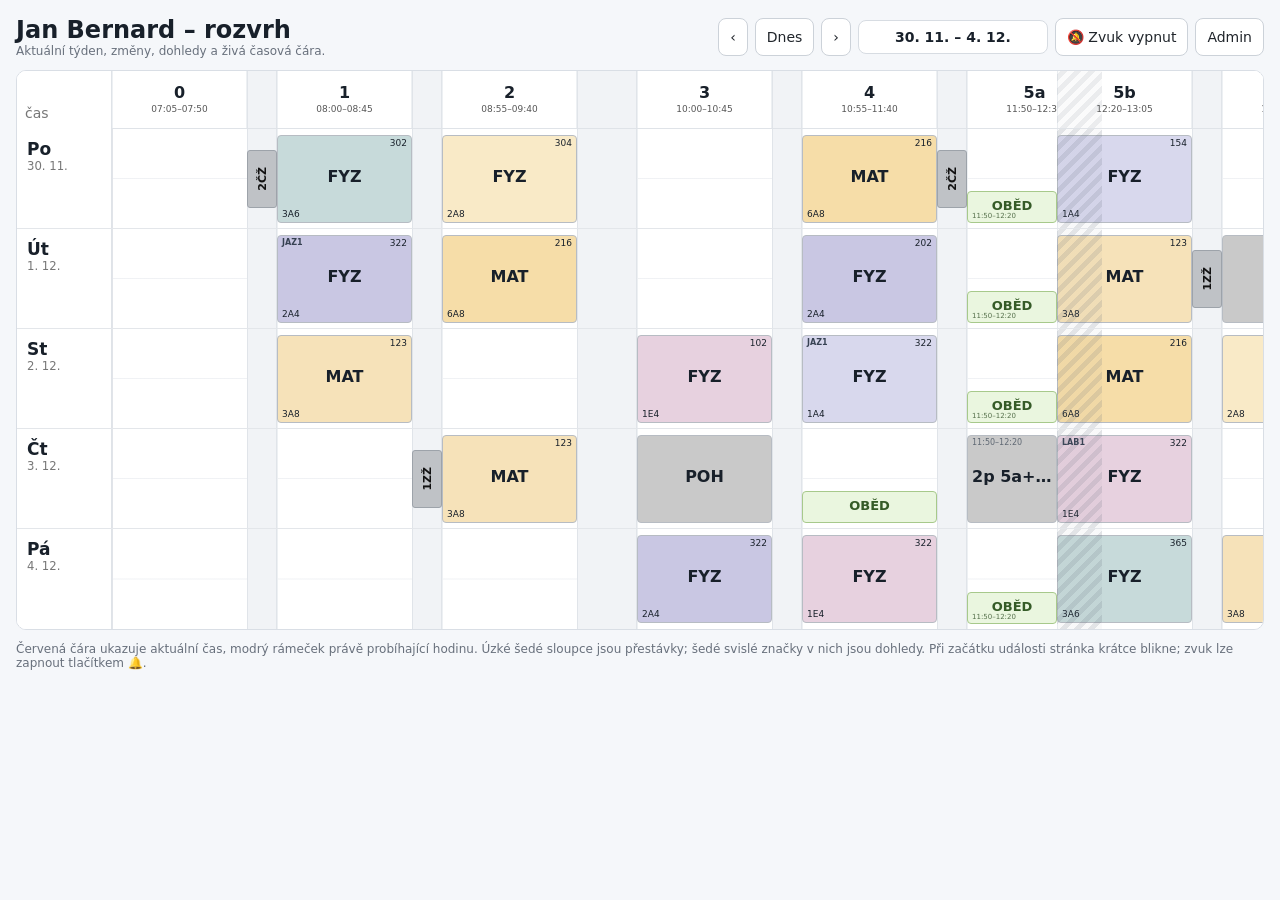
==== commit a7b553d5: "Rozvrh: načíst novou časovou osu bez cache" ====
--- a/index.html
+++ b/index.html
@@ -1 +1 @@
-<!doctype html><html lang="cs"><head><meta charset="utf-8"><meta name="viewport" content="width=device-width,initial-scale=1"><title>Rozvrh</title><link rel="stylesheet" href="style.css"></head><body><div class="app"><div class="top"><div><h1 id="pageTitle">Rozvrh</h1><div class="sub">Aktuální týden, změny, dohledy a živá časová čára.</div></div><div class="controls"><button class="btn" id="prevWeek">‹</button><button class="btn" id="todayBtn">Dnes</button><button class="btn" id="nextWeek">›</button><span class="week" id="weekLabel"></span><button class="btn alertToggle" id="alertToggle" type="button">🔕 Zvuk</button><a class="btn" href="admin.html">Admin</a></div></div><div class="notice" id="notice"></div><div class="shell"><div class="sched"><div style="position:relative"><div class="corner">čas</div><div class="head" id="timeHeader"></div></div><div id="days"></div></div></div><p class="hint">Červená čára ukazuje aktuální čas, modrý rámeček právě probíhající hodinu. Úzké šedé sloupce jsou přestávky; šedé svislé značky v nich jsou dohledy. Při začátku události stránka krátce blikne; zvuk lze zapnout tlačítkem 🔔.</p></div><script src="common.js"></script><script>R.load().catch(e=>{let n=document.getElementById('notice');n.className='notice show err';n.textContent='Načtení selhalo: '+e.message})</script></body></html>
+<!doctype html><html lang="cs"><head><meta charset="utf-8"><meta name="viewport" content="width=device-width,initial-scale=1"><title>Rozvrh</title><link rel="stylesheet" href="style.css?v=20261015-timeaxis2"></head><body><div class="app"><div class="top"><div><h1 id="pageTitle">Rozvrh</h1><div class="sub">Aktuální týden, změny, dohledy a živá časová čára.</div></div><div class="controls"><button class="btn" id="prevWeek">‹</button><button class="btn" id="todayBtn">Dnes</button><button class="btn" id="nextWeek">›</button><span class="week" id="weekLabel"></span><button class="btn alertToggle" id="alertToggle" type="button">🔕 Zvuk</button><a class="btn" href="admin.html">Admin</a></div></div><div class="notice" id="notice"></div><div class="shell"><div class="sched"><div style="position:relative"><div class="corner">čas</div><div class="head" id="timeHeader"></div></div><div id="days"></div></div></div><p class="hint">Červená čára ukazuje aktuální čas, modrý rámeček právě probíhající hodinu. Úzké šedé sloupce jsou přestávky; šedé svislé značky v nich jsou dohledy. Při začátku události stránka krátce blikne; zvuk lze zapnout tlačítkem 🔔.</p></div><script src="common.js?v=20261015-timeaxis2"></script><script>R.load().catch(e=>{let n=document.getElementById('notice');n.className='notice show err';n.textContent='Načtení selhalo: '+e.message})</script></body></html>
--- a/style.css
+++ b/style.css
@@ -81,3 +81,41 @@
   .top .controls>a.btn{flex:1 1 auto}
   .adminbox .btn{flex-basis:100%}
 }
+
+.alertToggle.on{background:#eef8f0;border-color:#9bc5a4;color:#176b35}
+.eventToast{position:fixed;left:50%;top:16px;transform:translate(-50%,-18px);z-index:9999;background:#18202a;color:#fff;border-radius:10px;padding:10px 14px;font-weight:750;box-shadow:0 8px 28px #0004;opacity:0;pointer-events:none;transition:opacity .18s ease,transform .18s ease;white-space:nowrap;max-width:calc(100vw - 24px);overflow:hidden;text-overflow:ellipsis}
+.eventToast.show{opacity:1;transform:translate(-50%,0)}
+@keyframes eventStartFlash{0%,100%{box-shadow:0 0 0 0 rgba(22,119,255,0)}50%{box-shadow:0 0 0 5px rgba(22,119,255,.42)}}
+body.event-start .shell{animation:eventStartFlash .6s ease-in-out 0s 6}
+body.event-start #pageTitle{animation:eventStartText .6s ease-in-out 0s 6}
+@keyframes eventStartText{0%,100%{opacity:1}50%{opacity:.28}}
+@media(max-width:700px){.eventToast{top:8px;font-size:12px;padding:9px 11px}.alertToggle{flex:1 1 auto}}
+
+body.event-start::before{content:"";position:fixed;inset:0;z-index:9998;pointer-events:none;border:8px solid rgba(22,119,255,.9);background:rgba(22,119,255,.08);animation:eventScreenFlash .55s ease-in-out 0s 8}
+@keyframes eventScreenFlash{0%,100%{opacity:0}50%{opacity:1}}
+.alertToggle.waiting{background:#fff8e1;border-color:#d5ad45;color:#795700}
+
+
+/* TRUE_TIME_AXIS_V2: hodiny jsou umístěné podle skutečného času; 5a a 5b se překrývají */
+.head{display:block;position:relative;flex:0 0 auto;overflow:hidden}
+.periodCell,.breakCell{position:absolute;top:0;bottom:0}
+.periodCell{background:#fff}
+.breakCell{background:#f1f3f6}
+.track{display:block;right:auto;overflow:hidden}
+.breakBand{position:absolute;top:0;bottom:0;background:#f1f3f6;border-left:1px solid #e0e4e9;border-right:1px solid #e0e4e9;z-index:0}
+.timeGuide{position:absolute;top:0;bottom:0;width:1px;background:#edf0f3;z-index:0;pointer-events:none}
+.slotHit{position:absolute;top:0;bottom:0;height:100%}
+.lesson{position:absolute;top:6px;margin:0;height:88px;z-index:5}
+.lesson.lunch{top:auto;bottom:5px;margin:0;height:32px}
+.duty{position:absolute;top:21px;margin:0;height:58px;z-index:7}
+.overlapBand{position:absolute;top:0;bottom:0;pointer-events:none;z-index:6;background:repeating-linear-gradient(-45deg,rgba(95,105,120,.04) 0,rgba(95,105,120,.04) 5px,rgba(95,105,120,.18) 5px,rgba(95,105,120,.18) 10px)}
+.overlapHeader{z-index:8;opacity:.7}
+.line{position:absolute;top:0;bottom:0;width:2px;height:100%;z-index:15}
+.line:after{left:0;top:0;bottom:0;width:2px}
+.line:before{left:3px;top:2px}
+.absence{left:0;right:0}
+@media(max-width:700px){
+  .lesson{top:6px;height:74px}
+  .lesson.lunch{top:auto;bottom:4px;height:30px}
+  .duty{top:16px;height:54px}
+}
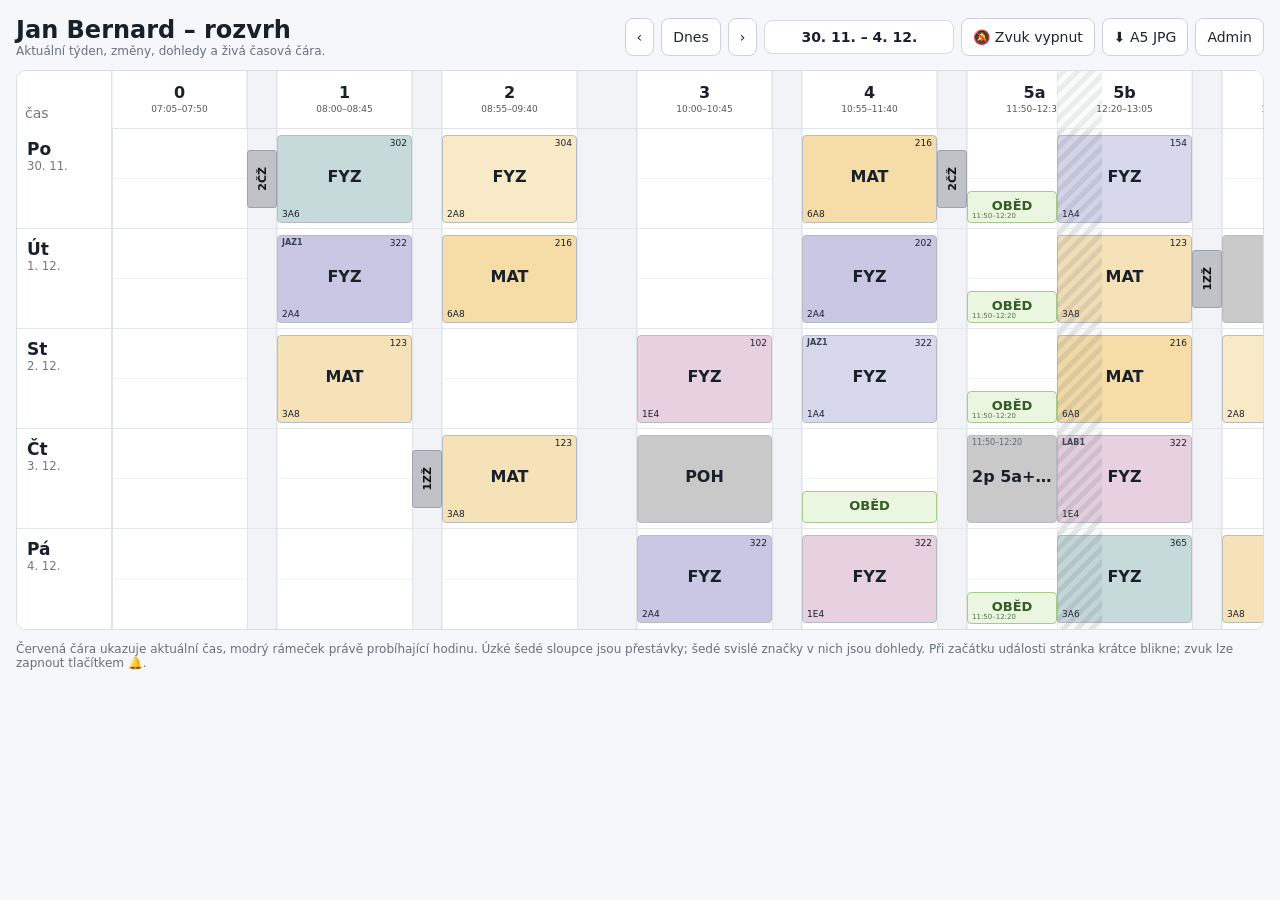
==== commit b53bc76a: "Rozvrh: tlačítko export A5 JPG" ====
--- a/index.html
+++ b/index.html
@@ -1 +1 @@
-<!doctype html><html lang="cs"><head><meta charset="utf-8"><meta name="viewport" content="width=device-width,initial-scale=1"><title>Rozvrh</title><link rel="stylesheet" href="style.css?v=20261015-timeaxis2"></head><body><div class="app"><div class="top"><div><h1 id="pageTitle">Rozvrh</h1><div class="sub">Aktuální týden, změny, dohledy a živá časová čára.</div></div><div class="controls"><button class="btn" id="prevWeek">‹</button><button class="btn" id="todayBtn">Dnes</button><button class="btn" id="nextWeek">›</button><span class="week" id="weekLabel"></span><button class="btn alertToggle" id="alertToggle" type="button">🔕 Zvuk</button><a class="btn" href="admin.html">Admin</a></div></div><div class="notice" id="notice"></div><div class="shell"><div class="sched"><div style="position:relative"><div class="corner">čas</div><div class="head" id="timeHeader"></div></div><div id="days"></div></div></div><p class="hint">Červená čára ukazuje aktuální čas, modrý rámeček právě probíhající hodinu. Úzké šedé sloupce jsou přestávky; šedé svislé značky v nich jsou dohledy. Při začátku události stránka krátce blikne; zvuk lze zapnout tlačítkem 🔔.</p></div><script src="common.js?v=20261015-timeaxis2"></script><script>R.load().catch(e=>{let n=document.getElementById('notice');n.className='notice show err';n.textContent='Načtení selhalo: '+e.message})</script></body></html>
+<!doctype html><html lang="cs"><head><meta charset="utf-8"><meta name="viewport" content="width=device-width,initial-scale=1"><title>Rozvrh</title><link rel="stylesheet" href="style.css?v=20261015-timeaxis2"></head><body><div class="app"><div class="top"><div><h1 id="pageTitle">Rozvrh</h1><div class="sub">Aktuální týden, změny, dohledy a živá časová čára.</div></div><div class="controls"><button class="btn" id="prevWeek">‹</button><button class="btn" id="todayBtn">Dnes</button><button class="btn" id="nextWeek">›</button><span class="week" id="weekLabel"></span><button class="btn alertToggle" id="alertToggle" type="button">🔕 Zvuk</button><button class="btn" id="exportJpg" type="button">⬇ A5 JPG</button><a class="btn" href="admin.html">Admin</a></div></div><div class="notice" id="notice"></div><div class="shell"><div class="sched"><div style="position:relative"><div class="corner">čas</div><div class="head" id="timeHeader"></div></div><div id="days"></div></div></div><p class="hint">Červená čára ukazuje aktuální čas, modrý rámeček právě probíhající hodinu. Úzké šedé sloupce jsou přestávky; šedé svislé značky v nich jsou dohledy. Při začátku události stránka krátce blikne; zvuk lze zapnout tlačítkem 🔔.</p></div><script src="common.js?v=20261015-a5jpg1"></script><script>R.load().catch(e=>{let n=document.getElementById('notice');n.className='notice show err';n.textContent='Načtení selhalo: '+e.message})</script></body></html>
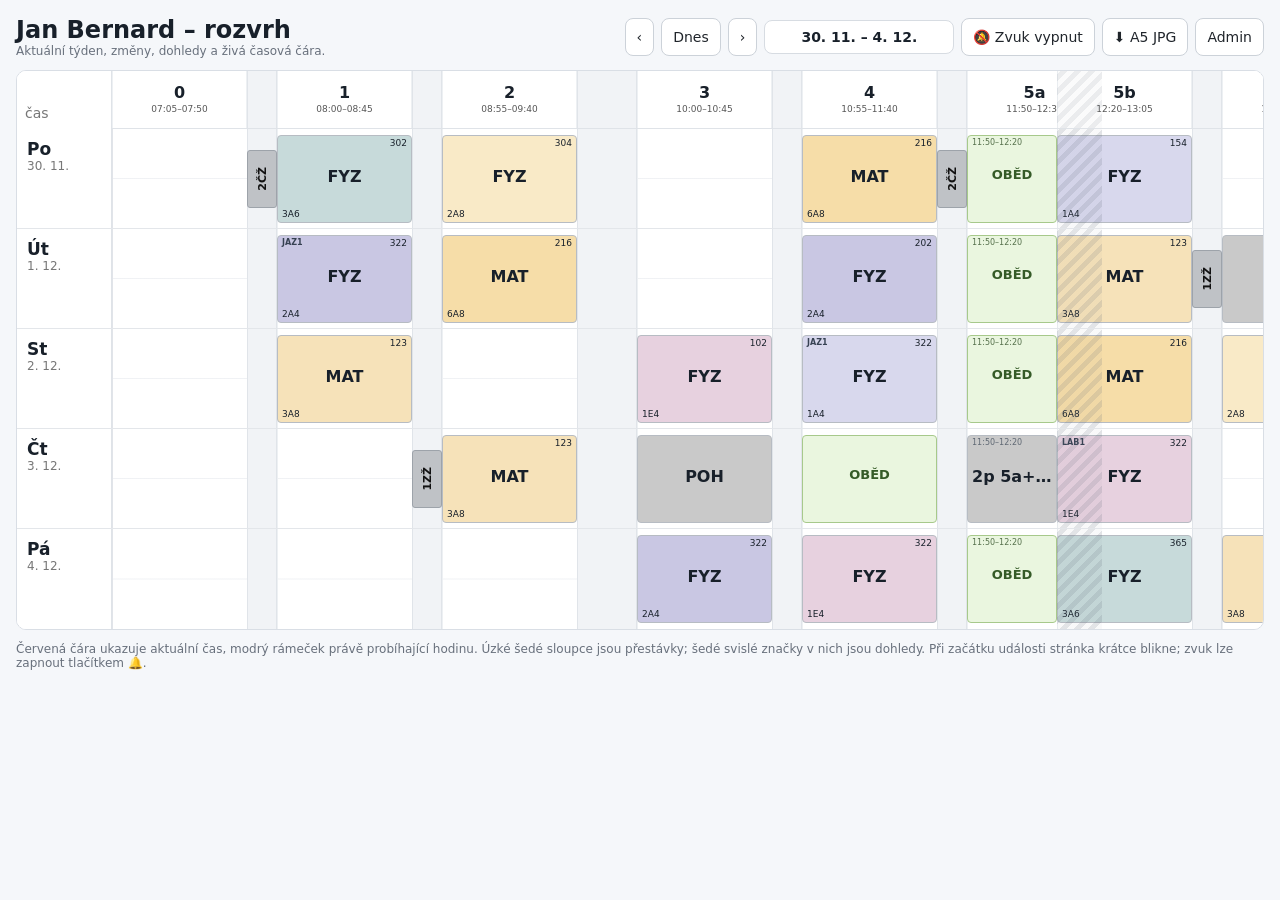
==== commit 2b61673b: "Rozvrh: načíst nové fonty bez cache" ====
--- a/index.html
+++ b/index.html
@@ -1 +1 @@
-<!doctype html><html lang="cs"><head><meta charset="utf-8"><meta name="viewport" content="width=device-width,initial-scale=1"><title>Rozvrh</title><link rel="stylesheet" href="style.css?v=20261015-timeaxis2"></head><body><div class="app"><div class="top"><div><h1 id="pageTitle">Rozvrh</h1><div class="sub">Aktuální týden, změny, dohledy a živá časová čára.</div></div><div class="controls"><button class="btn" id="prevWeek">‹</button><button class="btn" id="todayBtn">Dnes</button><button class="btn" id="nextWeek">›</button><span class="week" id="weekLabel"></span><button class="btn alertToggle" id="alertToggle" type="button">🔕 Zvuk</button><button class="btn" id="exportJpg" type="button">⬇ A5 JPG</button><a class="btn" href="admin.html">Admin</a></div></div><div class="notice" id="notice"></div><div class="shell"><div class="sched"><div style="position:relative"><div class="corner">čas</div><div class="head" id="timeHeader"></div></div><div id="days"></div></div></div><p class="hint">Červená čára ukazuje aktuální čas, modrý rámeček právě probíhající hodinu. Úzké šedé sloupce jsou přestávky; šedé svislé značky v nich jsou dohledy. Při začátku události stránka krátce blikne; zvuk lze zapnout tlačítkem 🔔.</p></div><script src="common.js?v=20261015-a5jpg1"></script><script>R.load().catch(e=>{let n=document.getElementById('notice');n.className='notice show err';n.textContent='Načtení selhalo: '+e.message})</script></body></html>
+<!doctype html><html lang="cs"><head><meta charset="utf-8"><meta name="viewport" content="width=device-width,initial-scale=1"><title>Rozvrh</title><link rel="stylesheet" href="style.css?v=20261015-fonts-lunch1"></head><body><div class="app"><div class="top"><div><h1 id="pageTitle">Rozvrh</h1><div class="sub">Aktuální týden, změny, dohledy a živá časová čára.</div></div><div class="controls"><button class="btn" id="prevWeek">‹</button><button class="btn" id="todayBtn">Dnes</button><button class="btn" id="nextWeek">›</button><span class="week" id="weekLabel"></span><button class="btn alertToggle" id="alertToggle" type="button">🔕 Zvuk</button><button class="btn" id="exportJpg" type="button">⬇ A5 JPG</button><a class="btn" href="admin.html">Admin</a></div></div><div class="notice" id="notice"></div><div class="shell"><div class="sched"><div style="position:relative"><div class="corner">čas</div><div class="head" id="timeHeader"></div></div><div id="days"></div></div></div><p class="hint">Červená čára ukazuje aktuální čas, modrý rámeček právě probíhající hodinu. Úzké šedé sloupce jsou přestávky; šedé svislé značky v nich jsou dohledy. Při začátku události stránka krátce blikne; zvuk lze zapnout tlačítkem 🔔.</p></div><script src="common.js?v=20261015-fonts-lunch1"></script><script>R.load().catch(e=>{let n=document.getElementById('notice');n.className='notice show err';n.textContent='Načtení selhalo: '+e.message})</script></body></html>
--- a/style.css
+++ b/style.css
@@ -1,4 +1,4 @@
-:root{--day-w:95px;--row-h:100px}
+:root{--day-w:95px;--row-h:100px;--fs-subject:16px;--fs-class:9px;--fs-room:9px;--fs-note:9px;--fs-cycle:8px;--fs-test:8px;--fs-etime:8px;--fs-change:8px;--fs-period:16px;--fs-period-time:9px;--fs-day:17px;--fs-date:12px;--fs-duty:11px;--fs-lunch:13px;--fs-absence:14px}
 *{box-sizing:border-box}
 html{-webkit-text-size-adjust:100%}
 body{margin:0;background:#f5f7fa;color:#18202a;font:14px system-ui,-apple-system,Segoe UI,Arial;overscroll-behavior-y:none}
@@ -19,16 +19,16 @@
 .sched>div:first-child{display:flex;position:relative;background:#fff}
 .corner{position:sticky;left:0;flex:0 0 var(--day-w);width:var(--day-w);height:58px;border-right:1px solid #dfe3e8;padding:34px 8px 0;color:#777;z-index:30;background:#fff}
 .head{display:grid;position:relative;flex:1 0 auto;height:58px;border-bottom:1px solid #dfe3e8;background:#fff;z-index:10}
-.periodCell{display:flex;flex-direction:column;align-items:center;justify-content:center;border-left:1px solid #edf0f3;border-right:1px solid #edf0f3;white-space:nowrap}.periodCell b{font-size:16px;line-height:1.05}.periodCell small{font-size:9px;color:#555;margin-top:2px}
+.periodCell{display:flex;flex-direction:column;align-items:center;justify-content:center;border-left:1px solid #edf0f3;border-right:1px solid #edf0f3;white-space:nowrap}.periodCell b{font-size:var(--fs-period);line-height:1.05}.periodCell small{font-size:var(--fs-period-time);color:#555;margin-top:2px}
 .breakCell{background:#f1f3f6;border-left:1px solid #e0e4e9;border-right:1px solid #e0e4e9}
 .row{position:relative;height:var(--row-h);border-bottom:1px solid #e3e6ea;background:#fff}.row:last-child{border-bottom:0}.row.today{background:#fbfdff}
-.day{position:sticky;left:0;top:0;width:var(--day-w);height:100%;z-index:25;background:#fff;border-right:1px solid #dfe3e8;padding:10px;box-shadow:1px 0 0 rgba(223,227,232,.9)}.day b{font-size:17px}.day small{display:block;color:#777}.today .day{background:#eef6ff;box-shadow:inset -3px 0 #1677ff,1px 0 0 #dfe3e8}.admin .day{cursor:pointer}
+.day{position:sticky;left:0;top:0;width:var(--day-w);height:100%;z-index:25;background:#fff;border-right:1px solid #dfe3e8;padding:10px;box-shadow:1px 0 0 rgba(223,227,232,.9)}.day b{font-size:var(--fs-day)}.day small{display:block;color:#777;font-size:var(--fs-date)}.today .day{background:#eef6ff;box-shadow:inset -3px 0 #1677ff,1px 0 0 #dfe3e8}.admin .day{cursor:pointer}
 .track{position:absolute;left:var(--day-w);right:0;top:0;bottom:0;display:grid;align-items:stretch;overflow:hidden}.track:before{content:"";position:absolute;inset:0;pointer-events:none;background:linear-gradient(to bottom,transparent 0,transparent 49%,rgba(230,233,238,.6) 50%,transparent 51%)}
 .slotHit{grid-row:1;border:0;padding:0;margin:0;background:transparent;z-index:1;min-width:0}.admin .slotHit{cursor:pointer}.admin .periodHit:hover{background:rgba(22,119,255,.055)}.admin .breakHit{background:rgba(130,138,150,.055)}.admin .breakHit:hover{background:rgba(130,138,150,.16)}
-.lesson{grid-row:1;position:relative;height:88px;align-self:center;margin:0 2px;border:1px solid #b7bcc3;border-radius:4px;overflow:hidden;z-index:2;min-width:0;user-select:none}.admin .lesson{cursor:pointer}.lesson .cycleTag{position:absolute;left:4px;top:2px;font-size:8px;font-weight:700;color:#364152}.lesson .room{position:absolute;right:4px;top:2px;font-size:9px}.lesson .testmark{position:absolute;left:50%;top:2px;transform:translateX(-50%);font-size:8px;font-weight:800;line-height:1.25;color:#a61c1c;background:#fff0f0;border:1px solid #e2a0a0;border-radius:4px;padding:1px 4px;letter-spacing:.02em}.lesson .etime{position:absolute;left:4px;top:2px;font-size:8px;color:#5f6873}.lesson .subj{position:absolute;top:31px;left:4px;right:4px;text-align:center;font-size:16px;font-weight:600;white-space:nowrap;overflow:hidden;text-overflow:ellipsis}.lesson .cls{position:absolute;left:4px;bottom:3px;font-size:9px}.lesson .note{position:absolute;left:4px;right:4px;bottom:16px;text-align:center;font-size:9px;color:#555;white-space:nowrap;overflow:hidden;text-overflow:ellipsis}
-.lesson.lunch{height:32px;align-self:end;margin-bottom:5px;z-index:1;background:#eaf6df!important;border-color:#a7c98b}.lesson.lunch .subj{top:6px;font-size:13px;font-weight:700;color:#355b27}.lesson.lunch .etime{top:auto;bottom:2px;left:4px;font-size:7px;color:#55704b}.lesson.lunch .room,.lesson.lunch .cls,.lesson.lunch .note,.lesson.lunch .cycleTag,.lesson.lunch .testmark{display:none}.lesson.changed:after,.duty.changed:after{content:'ZMĚNA';position:absolute;left:3px;top:2px;font-size:8px;font-weight:700;background:#ffefad;padding:1px 3px;border-radius:2px}.lesson.cancelled{background:repeating-linear-gradient(-45deg,#f6d2d2,#f6d2d2 7px,#fff0f0 7px,#fff0f0 14px)!important}.lesson.cancelled .subj{text-decoration:line-through}.lesson.now{outline:3px solid #1677ff;outline-offset:-1px}
-.duty{grid-row:1;position:relative;z-index:4;align-self:center;height:58px;margin:0 1px;border:1px solid #9da3aa;border-radius:3px;background:#bfc2c6;color:#111;display:flex;align-items:center;justify-content:center;overflow:hidden;cursor:default;user-select:none}.admin .duty{cursor:pointer}.duty span{writing-mode:vertical-rl;transform:rotate(180deg);font-size:11px;font-weight:650;white-space:nowrap}.duty.cancelled{opacity:.45;text-decoration:line-through}.duty.now{outline:3px solid #1677ff;outline-offset:-1px}
-.absence{display:none;position:absolute;left:0;right:0;top:30px;height:40px;z-index:12;border:2px solid #c62828;background:#ffededee;align-items:center;justify-content:center;color:#a61c1c;font-weight:800}.absent .lesson,.absent .duty{opacity:.25}.absent .absence{display:flex}
+.lesson{grid-row:1;position:relative;height:88px;align-self:center;margin:0 2px;border:1px solid #b7bcc3;border-radius:4px;overflow:hidden;z-index:2;min-width:0;user-select:none}.admin .lesson{cursor:pointer}.lesson .cycleTag{position:absolute;left:4px;top:2px;font-size:var(--fs-cycle);font-weight:700;color:#364152}.lesson .room{position:absolute;right:4px;top:2px;font-size:var(--fs-room)}.lesson .testmark{position:absolute;left:50%;top:2px;transform:translateX(-50%);font-size:var(--fs-test);font-weight:800;line-height:1.25;color:#a61c1c;background:#fff0f0;border:1px solid #e2a0a0;border-radius:4px;padding:1px 4px;letter-spacing:.02em}.lesson .etime{position:absolute;left:4px;top:2px;font-size:var(--fs-etime);color:#5f6873}.lesson .subj{position:absolute;top:31px;left:4px;right:4px;text-align:center;font-size:var(--fs-subject);font-weight:600;white-space:nowrap;overflow:hidden;text-overflow:ellipsis}.lesson .cls{position:absolute;left:4px;bottom:3px;font-size:var(--fs-class)}.lesson .note{position:absolute;left:4px;right:4px;bottom:16px;text-align:center;font-size:var(--fs-note);color:#555;white-space:nowrap;overflow:hidden;text-overflow:ellipsis}
+.lesson.lunch{height:88px;align-self:center;margin:0;z-index:5;background:#eaf6df!important;border-color:#a7c98b}.lesson.lunch .subj{top:31px;font-size:var(--fs-lunch);font-weight:700;color:#355b27}.lesson.lunch .etime{top:2px;bottom:auto;left:4px;font-size:var(--fs-etime);color:#55704b}.lesson.lunch .room,.lesson.lunch .cls,.lesson.lunch .note,.lesson.lunch .cycleTag,.lesson.lunch .testmark{display:none}.lesson.changed:after,.duty.changed:after{content:'ZMĚNA';position:absolute;left:3px;top:2px;font-size:var(--fs-change);font-weight:700;background:#ffefad;padding:1px 3px;border-radius:2px}.lesson.cancelled{background:repeating-linear-gradient(-45deg,#f6d2d2,#f6d2d2 7px,#fff0f0 7px,#fff0f0 14px)!important}.lesson.cancelled .subj{text-decoration:line-through}.lesson.now{outline:3px solid #1677ff;outline-offset:-1px}
+.duty{grid-row:1;position:relative;z-index:4;align-self:center;height:58px;margin:0 1px;border:1px solid #9da3aa;border-radius:3px;background:#bfc2c6;color:#111;display:flex;align-items:center;justify-content:center;overflow:hidden;cursor:default;user-select:none}.admin .duty{cursor:pointer}.duty span{writing-mode:vertical-rl;transform:rotate(180deg);font-size:var(--fs-duty);font-weight:650;white-space:nowrap}.duty.cancelled{opacity:.45;text-decoration:line-through}.duty.now{outline:3px solid #1677ff;outline-offset:-1px}
+.absence{display:none;position:absolute;left:0;right:0;top:30px;height:40px;z-index:12;font-size:var(--fs-absence);border:2px solid #c62828;background:#ffededee;align-items:center;justify-content:center;color:#a61c1c;font-weight:800}.absent .lesson,.absent .duty{opacity:.25}.absent .absence{display:flex}
 .line{display:none;grid-row:1;position:relative;z-index:15;pointer-events:none;width:100%;height:100%}.line:after{content:"";position:absolute;left:calc(var(--frac,0)*100%);top:0;bottom:0;width:2px;background:#e12626;box-shadow:0 0 0 1px #fff8}.line:before{content:attr(data-time);position:absolute;left:calc(var(--frac,0)*100% + 3px);top:2px;background:#e12626;color:#fff;padding:1px 4px;border-radius:3px;font-size:9px;white-space:nowrap}
 .field{display:flex;flex-direction:column;gap:4px}.field label{font-size:11px;font-weight:650}.checkline{display:flex;flex-direction:row!important;align-items:center;gap:8px;min-height:38px;padding:7px 9px;border:1px solid #d8dde3;border-radius:8px;background:#fafbfc;cursor:pointer}.checkline input{width:18px;height:18px;min-height:0!important;margin:0}.field input,.field select,.field textarea{border:1px solid #ccd2d9;border-radius:7px;padding:8px;min-height:38px}.field textarea{min-height:70px}
 dialog{border:0;border-radius:12px;padding:0;width:min(510px,calc(100% - 24px));box-shadow:0 20px 60px #0005}dialog::backdrop{background:#1116}.modal{padding:16px}.form{display:grid;grid-template-columns:1fr 1fr;gap:9px}.full{grid-column:1/-1}.actions{display:flex;justify-content:space-between;gap:8px;margin-top:14px}.hidden{display:none!important}
@@ -57,14 +57,14 @@
   .shell{margin-inline:-1px;border-radius:8px;scrollbar-width:thin}
   .corner{height:52px;padding:30px 7px 0;font-size:10px}
   .head{height:52px}
-  .periodCell b{font-size:15px}.periodCell small{font-size:8px;margin-top:1px}
-  .day{padding:8px 6px}.day b{font-size:15px}.day small{font-size:10px;margin-top:2px}
+  .periodCell b{font-size:calc(var(--fs-period)*.94)}.periodCell small{font-size:calc(var(--fs-period-time)*.89);margin-top:1px}
+  .day{padding:8px 6px}.day b{font-size:calc(var(--fs-day)*.88)}.day small{font-size:calc(var(--fs-date)*.83);margin-top:2px}
   .lesson{height:74px;margin:0 1px;border-radius:5px}
-  .lesson.lunch{height:30px;margin-bottom:4px}.lesson.lunch .subj{top:5px;font-size:12px}.lesson.lunch .etime{font-size:7px}
-  .lesson .subj{top:25px;font-size:14px}.lesson .cycleTag{font-size:7px}.lesson .room{font-size:8px}.lesson .testmark{font-size:7px;padding:1px 3px}.lesson .etime{font-size:7px}.lesson .cls{font-size:8px}.lesson .note{bottom:14px;font-size:8px}
-  .lesson.changed:after,.duty.changed:after{font-size:7px}
-  .duty{height:54px;min-width:30px}.duty span{font-size:10px}
-  .absence{top:24px;height:38px;font-size:12px;left:2px;right:2px}
+  .lesson.lunch{height:74px;margin:0}.lesson.lunch .subj{top:25px;font-size:calc(var(--fs-lunch)*.88)}.lesson.lunch .etime{font-size:calc(var(--fs-etime)*.88)}
+  .lesson .subj{top:25px;font-size:calc(var(--fs-subject)*.88)}.lesson .cycleTag{font-size:calc(var(--fs-cycle)*.88)}.lesson .room{font-size:calc(var(--fs-room)*.89)}.lesson .testmark{font-size:calc(var(--fs-test)*.88);padding:1px 3px}.lesson .etime{font-size:calc(var(--fs-etime)*.88)}.lesson .cls{font-size:calc(var(--fs-class)*.89)}.lesson .note{bottom:14px;font-size:calc(var(--fs-note)*.89)}
+  .lesson.changed:after,.duty.changed:after{font-size:calc(var(--fs-change)*.88)}
+  .duty{height:54px;min-width:30px}.duty span{font-size:calc(var(--fs-duty)*.91)}
+  .absence{top:24px;height:38px;font-size:calc(var(--fs-absence)*.86);left:2px;right:2px}
   .line:before{font-size:8px;top:1px}
   .admin .periodHit:active{background:rgba(22,119,255,.12)}.admin .breakHit:active{background:rgba(130,138,150,.22)}
   dialog{width:100%;max-width:none;margin:auto 0 0 0;border-radius:16px 16px 0 0;max-height:92dvh;overflow:auto}
@@ -106,7 +106,7 @@
 .timeGuide{position:absolute;top:0;bottom:0;width:1px;background:#edf0f3;z-index:0;pointer-events:none}
 .slotHit{position:absolute;top:0;bottom:0;height:100%}
 .lesson{position:absolute;top:6px;margin:0;height:88px;z-index:5}
-.lesson.lunch{top:auto;bottom:5px;margin:0;height:32px}
+.lesson.lunch{top:6px;bottom:auto;margin:0;height:88px}
 .duty{position:absolute;top:21px;margin:0;height:58px;z-index:7}
 .overlapBand{position:absolute;top:0;bottom:0;pointer-events:none;z-index:6;background:repeating-linear-gradient(-45deg,rgba(95,105,120,.04) 0,rgba(95,105,120,.04) 5px,rgba(95,105,120,.18) 5px,rgba(95,105,120,.18) 10px)}
 .overlapHeader{z-index:8;opacity:.7}
@@ -116,6 +116,17 @@
 .absence{left:0;right:0}
 @media(max-width:700px){
   .lesson{top:6px;height:74px}
-  .lesson.lunch{top:auto;bottom:4px;height:30px}
+  .lesson.lunch{top:6px;bottom:auto;height:74px}
   .duty{top:16px;height:54px}
 }
+
+.fontbox{background:#fff;border:1px solid #d9dee5;border-radius:10px;padding:10px 12px;margin-bottom:10px}
+.fontbox summary{cursor:pointer;font-weight:700;user-select:none}
+.fontbox .fonthelp{color:#68707c;font-size:11px;margin:6px 0 10px}
+.fontgrid{display:grid;grid-template-columns:repeat(5,minmax(120px,1fr));gap:8px}
+.fontitem{display:flex;align-items:center;justify-content:space-between;gap:8px;border:1px solid #e1e5ea;border-radius:8px;padding:7px 8px;background:#fafbfc}
+.fontitem label{font-size:11px;font-weight:650}
+.fontitem input{width:62px;min-height:34px;border:1px solid #ccd2d9;border-radius:7px;padding:5px 6px;text-align:center}
+.fontactions{display:flex;justify-content:flex-end;margin-top:9px}
+@media(max-width:900px){.fontgrid{grid-template-columns:repeat(3,minmax(115px,1fr))}}
+@media(max-width:600px){.fontgrid{grid-template-columns:repeat(2,minmax(110px,1fr))}.fontitem input{width:58px}}
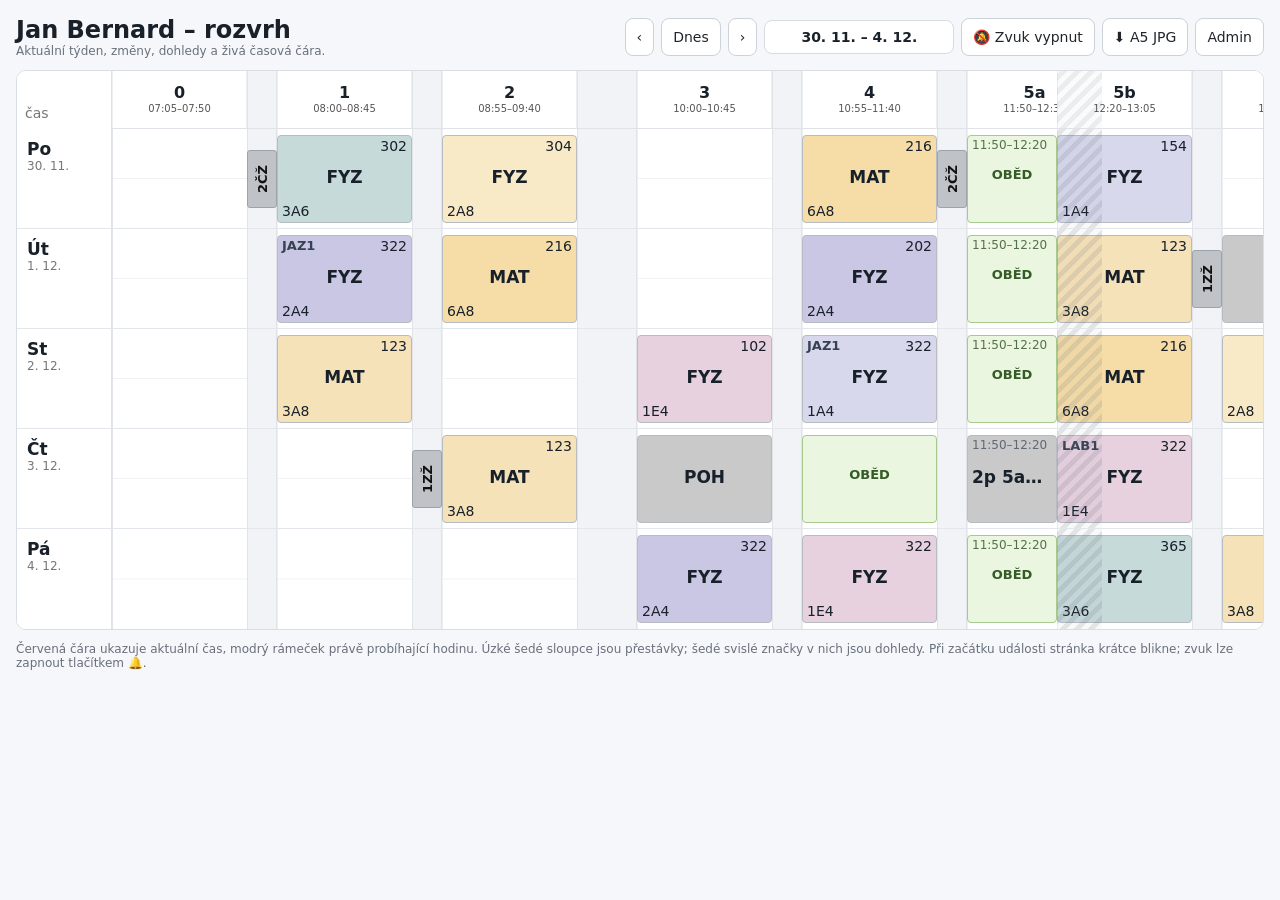
==== commit 4624beb8: "Rozvrh: načíst novou verzi editoru" ====
--- a/index.html
+++ b/index.html
@@ -1 +1 @@
-<!doctype html><html lang="cs"><head><meta charset="utf-8"><meta name="viewport" content="width=device-width,initial-scale=1"><title>Rozvrh</title><link rel="stylesheet" href="style.css?v=20261015-fonts-lunch1"></head><body><div class="app"><div class="top"><div><h1 id="pageTitle">Rozvrh</h1><div class="sub">Aktuální týden, změny, dohledy a živá časová čára.</div></div><div class="controls"><button class="btn" id="prevWeek">‹</button><button class="btn" id="todayBtn">Dnes</button><button class="btn" id="nextWeek">›</button><span class="week" id="weekLabel"></span><button class="btn alertToggle" id="alertToggle" type="button">🔕 Zvuk</button><button class="btn" id="exportJpg" type="button">⬇ A5 JPG</button><a class="btn" href="admin.html">Admin</a></div></div><div class="notice" id="notice"></div><div class="shell"><div class="sched"><div style="position:relative"><div class="corner">čas</div><div class="head" id="timeHeader"></div></div><div id="days"></div></div></div><p class="hint">Červená čára ukazuje aktuální čas, modrý rámeček právě probíhající hodinu. Úzké šedé sloupce jsou přestávky; šedé svislé značky v nich jsou dohledy. Při začátku události stránka krátce blikne; zvuk lze zapnout tlačítkem 🔔.</p></div><script src="common.js?v=20261015-fonts-lunch1"></script><script>R.load().catch(e=>{let n=document.getElementById('notice');n.className='notice show err';n.textContent='Načtení selhalo: '+e.message})</script></body></html>
+<!doctype html><html lang="cs"><head><meta charset="utf-8"><meta name="viewport" content="width=device-width,initial-scale=1"><title>Rozvrh</title><link rel="stylesheet" href="style.css?v=20261015-permanent1"></head><body><div class="app"><div class="top"><div><h1 id="pageTitle">Rozvrh</h1><div class="sub">Aktuální týden, změny, dohledy a živá časová čára.</div></div><div class="controls"><button class="btn" id="prevWeek">‹</button><button class="btn" id="todayBtn">Dnes</button><button class="btn" id="nextWeek">›</button><span class="week" id="weekLabel"></span><button class="btn alertToggle" id="alertToggle" type="button">🔕 Zvuk</button><button class="btn" id="exportJpg" type="button">⬇ A5 JPG</button><a class="btn" href="admin.html">Admin</a></div></div><div class="notice" id="notice"></div><div class="shell"><div class="sched"><div style="position:relative"><div class="corner">čas</div><div class="head" id="timeHeader"></div></div><div id="days"></div></div></div><p class="hint">Červená čára ukazuje aktuální čas, modrý rámeček právě probíhající hodinu. Úzké šedé sloupce jsou přestávky; šedé svislé značky v nich jsou dohledy. Při začátku události stránka krátce blikne; zvuk lze zapnout tlačítkem 🔔.</p></div><script src="common.js?v=20261015-permanent1"></script><script>R.load().catch(e=>{let n=document.getElementById('notice');n.className='notice show err';n.textContent='Načtení selhalo: '+e.message})</script></body></html>
--- a/style.css
+++ b/style.css
@@ -130,3 +130,12 @@
 .fontactions{display:flex;justify-content:flex-end;margin-top:9px}
 @media(max-width:900px){.fontgrid{grid-template-columns:repeat(3,minmax(115px,1fr))}}
 @media(max-width:600px){.fontgrid{grid-template-columns:repeat(2,minmax(110px,1fr))}.fontitem input{width:58px}}
+
+.editmodebox{display:flex;align-items:center;gap:12px;flex-wrap:wrap;background:#fff;border:1px solid #d9dee5;border-radius:10px;padding:10px 12px;margin-bottom:10px}
+.editmodebuttons{display:flex;gap:6px;flex:0 0 auto}
+.editmodebuttons .btn{min-width:130px}
+.modehelp{font-size:12px;color:#59616d;flex:1 1 360px}
+#baseMode.permanentActive{background:#9b2c2c;border-color:#9b2c2c;color:#fff}
+.permanent-mode .shell{box-shadow:0 0 0 2px rgba(155,44,44,.18)}
+.permanent-mode .day{background:#fff8f8}
+@media(max-width:600px){.editmodebox{align-items:stretch}.editmodebuttons{width:100%}.editmodebuttons .btn{flex:1 1 50%;min-width:0}.modehelp{font-size:11px}}
